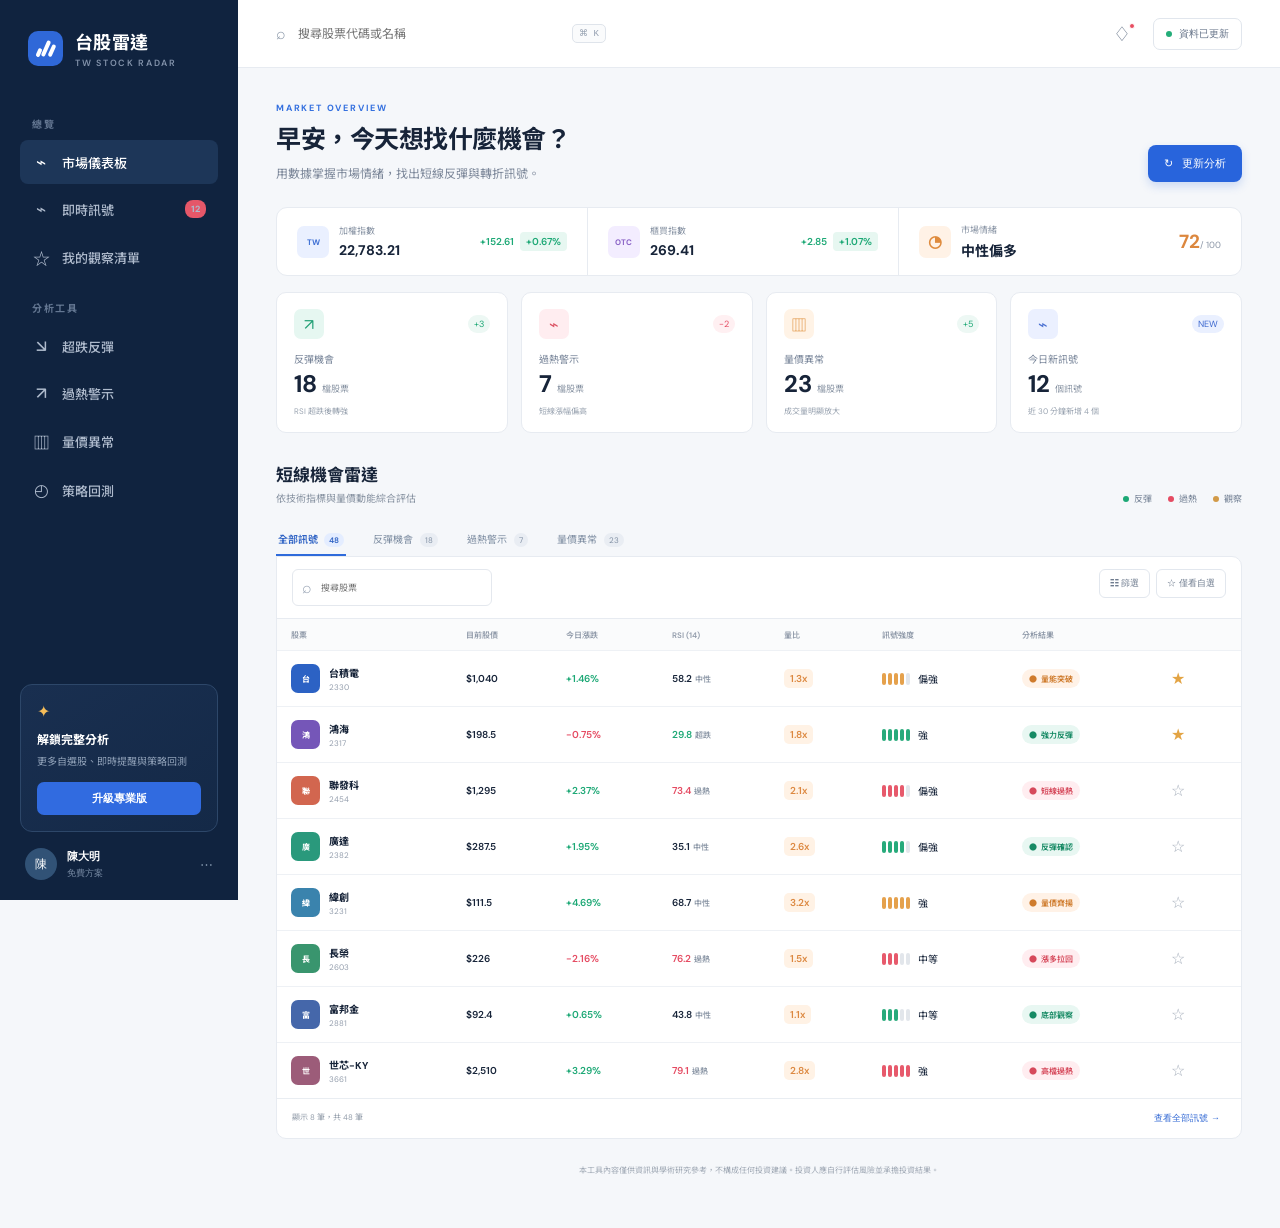
==== index.html @ 9e4c4bf8 "Build Taiwan stock signal analysis dashboard" ====
<!doctype html>
<html lang="zh-Hant">
  <head>
    <meta charset="UTF-8" />
    <meta name="viewport" content="width=device-width, initial-scale=1.0" />
    <meta name="description" content="台股短線訊號與反彈機會分析儀表板" />
    <title>台股雷達｜短線訊號分析</title>
    <link rel="preconnect" href="https://fonts.googleapis.com" />
    <link rel="preconnect" href="https://fonts.gstatic.com" crossorigin />
    <link href="https://fonts.googleapis.com/css2?family=DM+Sans:wght@400;500;600;700&family=Noto+Sans+TC:wght@400;500;600;700&display=swap" rel="stylesheet" />
    <link rel="stylesheet" href="styles.css" />
  </head>
  <body>
    <div class="app-shell">
      <aside class="sidebar">
        <a class="brand" href="#" aria-label="台股雷達首頁">
          <span class="brand-mark" aria-hidden="true"><i></i><i></i><i></i></span>
          <span>台股雷達<small>TW Stock Radar</small></span>
        </a>
        <nav aria-label="主要選單">
          <p class="nav-label">總覽</p>
          <a class="nav-item active" href="#dashboard"><span>⌁</span>市場儀表板</a>
          <a class="nav-item" href="#signals"><span>⌁</span>即時訊號 <b>12</b></a>
          <a class="nav-item" href="#watchlist"><span>☆</span>我的觀察清單</a>
          <p class="nav-label">分析工具</p>
          <a class="nav-item" href="#oversold"><span>↘</span>超跌反彈</a>
          <a class="nav-item" href="#overbought"><span>↗</span>過熱警示</a>
          <a class="nav-item" href="#volume"><span>▥</span>量價異常</a>
          <a class="nav-item" href="#backtest"><span>◴</span>策略回測</a>
        </nav>
        <div class="pro-card">
          <span class="spark">✦</span>
          <strong>解鎖完整分析</strong>
          <p>更多自選股、即時提醒與策略回測</p>
          <button type="button">升級專業版</button>
        </div>
        <button class="user-card" type="button">
          <span class="avatar">陳</span><span><strong>陳大明</strong><small>免費方案</small></span><span>⋯</span>
        </button>
      </aside>

      <main>
        <header class="topbar">
          <div class="mobile-brand">台股雷達</div>
          <label class="global-search"><span>⌕</span><input id="globalSearch" type="search" placeholder="搜尋股票代碼或名稱" autocomplete="off" /><kbd>⌘ K</kbd></label>
          <div class="top-actions"><button class="icon-button" aria-label="通知">♢<span class="notification-dot"></span></button><button class="status-button"><i></i>資料已更新</button></div>
        </header>

        <div class="content" id="dashboard">
          <section class="page-heading">
            <div><p class="eyebrow">MARKET OVERVIEW</p><h1>早安，今天想找什麼機會？</h1><p>用數據掌握市場情緒，找出短線反彈與轉折訊號。</p></div>
            <button class="refresh-button" id="refreshButton"><span>↻</span> 更新分析</button>
          </section>

          <section class="market-strip" aria-label="市場指數">
            <article><div><span class="index-icon taiwan">TW</span><span><small>加權指數</small><strong>22,783.21</strong></span></div><p class="up">+152.61 <span>+0.67%</span></p></article>
            <article><div><span class="index-icon otc">OTC</span><span><small>櫃買指數</small><strong>269.41</strong></span></div><p class="up">+2.85 <span>+1.07%</span></p></article>
            <article class="sentiment"><div><span class="index-icon gauge">◔</span><span><small>市場情緒</small><strong>中性偏多</strong></span></div><div class="sentiment-score"><span>72</span><small>/ 100</small></div></article>
          </section>

          <section class="stats-grid">
            <article class="stat-card"><div class="stat-top"><span class="metric-icon rebound">↗</span><span class="trend up">+3</span></div><p>反彈機會</p><div><strong>18</strong><span>檔股票</span></div><small>RSI 超跌後轉強</small></article>
            <article class="stat-card"><div class="stat-top"><span class="metric-icon hot">⌁</span><span class="trend down">-2</span></div><p>過熱警示</p><div><strong>7</strong><span>檔股票</span></div><small>短線漲幅偏高</small></article>
            <article class="stat-card"><div class="stat-top"><span class="metric-icon volume">▥</span><span class="trend up">+5</span></div><p>量價異常</p><div><strong>23</strong><span>檔股票</span></div><small>成交量明顯放大</small></article>
            <article class="stat-card"><div class="stat-top"><span class="metric-icon signal">⌁</span><span class="trend new">NEW</span></div><p>今日新訊號</p><div><strong>12</strong><span>個訊號</span></div><small>近 30 分鐘新增 4 個</small></article>
          </section>

          <section class="analysis-section" id="signals">
            <div class="section-heading"><div><h2>短線機會雷達</h2><p>依技術指標與量價動能綜合評估</p></div><div class="legend"><span><i class="dot rebound-dot"></i>反彈</span><span><i class="dot hot-dot"></i>過熱</span><span><i class="dot watch-dot"></i>觀察</span></div></div>
            <div class="tabs" role="tablist"><button class="active" data-filter="all">全部訊號 <span>48</span></button><button data-filter="rebound">反彈機會 <span>18</span></button><button data-filter="hot">過熱警示 <span>7</span></button><button data-filter="volume">量價異常 <span>23</span></button></div>
            <div class="table-card">
              <div class="table-tools"><label><span>⌕</span><input id="tableSearch" type="search" placeholder="搜尋股票" /></label><div><button class="filter-button" id="filterButton">☷ 篩選</button><button class="outline-button" id="watchOnly">☆ 僅看自選</button></div></div>
              <div class="table-scroll"><table><thead><tr><th>股票</th><th>目前股價</th><th>今日漲跌</th><th>RSI (14)</th><th>量比</th><th>訊號強度</th><th>分析結果</th><th></th></tr></thead><tbody id="stockRows"></tbody></table></div>
              <div class="empty-state" id="emptyState" hidden>找不到符合條件的股票</div>
              <div class="table-footer"><span id="resultCount">顯示 6 筆，共 48 筆</span><button id="loadMore">查看全部訊號 →</button></div>
            </div>
          </section>

          <p class="disclaimer">本工具內容僅供資訊與學術研究參考，不構成任何投資建議。投資人應自行評估風險並承擔投資結果。</p>
        </div>
      </main>
    </div>

    <dialog id="stockDialog"><button class="dialog-close" aria-label="關閉">×</button><div class="dialog-title"><div><span id="dialogCode"></span><h2 id="dialogName"></h2></div><span class="signal-pill" id="dialogSignal"></span></div><div class="dialog-price"><strong id="dialogPrice"></strong><span id="dialogChange"></span></div><canvas id="priceChart" width="700" height="220" aria-label="近期價格走勢圖"></canvas><div class="dialog-metrics" id="dialogMetrics"></div><div class="insight"><span>AI</span><div><strong>訊號解讀</strong><p id="dialogInsight"></p></div></div><button class="primary-action">＋ 加入價格提醒</button></dialog>
    <div class="toast" id="toast" role="status">分析資料已更新</div>
    <script src="app.js"></script>
  </body>
</html>
---- styles.css ----
:root{--navy:#10233f;--blue:#2864dc;--blue-soft:#eaf1ff;--red:#e54b62;--green:#1ca875;--orange:#ed8b3c;--ink:#172439;--muted:#758299;--line:#e7ebf1;--surface:#fff;--bg:#f5f7fa}*{box-sizing:border-box}html{scroll-behavior:smooth}body{margin:0;background:var(--bg);color:var(--ink);font-family:"DM Sans","Noto Sans TC",sans-serif}.app-shell{display:grid;grid-template-columns:238px 1fr;min-height:100vh}.sidebar{position:sticky;top:0;height:100vh;padding:28px 20px 20px;background:var(--navy);color:#fff;display:flex;flex-direction:column}.brand{display:flex;align-items:center;gap:12px;color:#fff;text-decoration:none;font-size:18px;font-weight:700;letter-spacing:.4px;padding:0 8px 28px}.brand small{display:block;margin-top:2px;color:#8292aa;font-size:9px;font-weight:600;letter-spacing:1.7px;text-transform:uppercase}.brand-mark{width:35px;height:35px;border-radius:10px;background:#2f68d8;display:flex;align-items:flex-end;gap:3px;padding:9px}.brand-mark i{width:4px;border-radius:4px;background:#fff;transform:rotate(24deg)}.brand-mark i:nth-child(1){height:9px}.brand-mark i:nth-child(2){height:17px}.brand-mark i:nth-child(3){height:13px}.nav-label{color:#647792;font-size:10px;font-weight:700;letter-spacing:1.5px;margin:19px 12px 9px}.nav-item{display:flex;align-items:center;gap:12px;padding:11px 12px;margin:3px 0;border-radius:8px;color:#aebacc;text-decoration:none;font-size:13px;font-weight:500;transition:.2s}.nav-item:hover,.nav-item.active{color:#fff;background:#1d3658}.nav-item>span{width:18px;text-align:center;font-size:17px}.nav-item b{margin-left:auto;background:#e55769;font-size:9px;padding:3px 6px;border-radius:8px}.pro-card{margin-top:auto;border:1px solid #2d4769;background:linear-gradient(145deg,#192f50,#142947);border-radius:12px;padding:16px}.pro-card .spark{color:#f5bd59}.pro-card strong{display:block;font-size:12px;margin-top:8px}.pro-card p{color:#8fa0b7;font-size:10px;line-height:1.6;margin:6px 0 12px}.pro-card button{width:100%;border:0;border-radius:7px;background:#316be0;color:#fff;font-size:11px;font-weight:600;padding:9px;cursor:pointer}.user-card{display:flex;align-items:center;gap:10px;text-align:left;border:0;background:transparent;color:#fff;padding:16px 5px 0;cursor:pointer}.avatar{display:grid;place-items:center;width:32px;height:32px;border-radius:50%;background:#315276;font-size:12px}.user-card strong,.user-card small{display:block}.user-card strong{font-size:11px}.user-card small{color:#778aa3;font-size:9px;margin-top:3px}.user-card>span:last-child{margin-left:auto;color:#70839b}.topbar{height:68px;padding:0 38px;background:#fff;border-bottom:1px solid var(--line);display:flex;align-items:center;justify-content:space-between;position:sticky;top:0;z-index:4}.global-search{width:330px;display:flex;align-items:center;gap:10px;color:#8c98a9}.global-search input{border:0;outline:0;width:100%;font:inherit;font-size:12px}.global-search kbd{border:1px solid #dfe4eb;border-radius:5px;padding:3px 6px;color:#95a0b0;background:#fafbfc;font-size:9px;white-space:nowrap}.top-actions{display:flex;align-items:center;gap:16px}.icon-button{position:relative;border:0;background:transparent;color:#68768a;font-size:20px;cursor:pointer}.notification-dot{position:absolute;width:6px;height:6px;border-radius:50%;background:#e84d61;right:2px;top:2px;border:1px solid #fff}.status-button{border:1px solid #e1e6ed;background:#fff;padding:8px 12px;border-radius:7px;color:#657388;font-size:10px}.status-button i{display:inline-block;width:6px;height:6px;background:#24ad79;border-radius:50%;margin-right:7px}.mobile-brand{display:none}.content{max-width:1250px;margin:auto;padding:34px 38px 28px}.page-heading{display:flex;align-items:flex-end;justify-content:space-between;margin-bottom:25px}.eyebrow{color:#3470df!important;font-size:9px!important;font-weight:700!important;letter-spacing:1.8px}.page-heading h1{font-size:25px;margin:5px 0 8px;letter-spacing:-.5px}.page-heading p{font-size:12px;color:#7e899b;margin:0}.refresh-button{border:0;border-radius:8px;background:#2864dc;color:#fff;padding:11px 16px;font-size:11px;box-shadow:0 4px 10px #2864dc35;cursor:pointer}.refresh-button span{margin-right:6px;display:inline-block}.refresh-button.loading span{animation:spin .7s linear infinite}@keyframes spin{to{transform:rotate(360deg)}}.market-strip{display:grid;grid-template-columns:1fr 1fr 1.1fr;background:#fff;border:1px solid var(--line);border-radius:11px;margin-bottom:16px}.market-strip article{padding:15px 20px;display:flex;align-items:center;justify-content:space-between;border-right:1px solid var(--line)}.market-strip article:last-child{border:0}.market-strip article>div{display:flex;align-items:center;gap:10px}.index-icon{display:grid;place-items:center;width:32px;height:32px;border-radius:7px;font-size:8px;font-weight:700}.taiwan{color:#3e6fd4;background:#eaf0ff}.otc{color:#8b63c7;background:#f3edff}.gauge{color:#df8b3d;background:#fff2e6;font-size:16px}.market-strip small,.market-strip strong{display:block}.market-strip small{color:#8b96a6;font-size:9px;margin-bottom:4px}.market-strip strong{font-size:14px}.market-strip p{font-size:10px;font-weight:600}.market-strip p span{padding:3px 6px;border-radius:4px;background:#e7f7f1;margin-left:4px}.up{color:var(--green)}.down{color:var(--red)}.sentiment-score{display:block!important;text-align:right}.sentiment-score span{color:#dc873e;font-size:19px;font-weight:700}.sentiment-score small{display:inline!important}.stats-grid{display:grid;grid-template-columns:repeat(4,1fr);gap:13px}.stat-card{background:#fff;border:1px solid var(--line);border-radius:10px;padding:16px 17px}.stat-top{display:flex;align-items:center;justify-content:space-between}.metric-icon{display:grid;place-items:center;width:30px;height:30px;border-radius:7px}.metric-icon.rebound{color:#209f74;background:#e6f7f1}.metric-icon.hot{color:#dc5364;background:#ffedf0}.metric-icon.volume{color:#df913f;background:#fff3e6}.metric-icon.signal{color:#4b71d2;background:#ebf0ff}.trend{font-size:9px;padding:3px 6px;border-radius:9px;background:#edf8f4}.trend.down{background:#fff0f2}.trend.new{background:#eaf0ff;color:#3d68cf}.stat-card>p{font-size:10px;color:#79869a;margin:12px 0 2px}.stat-card>div strong{font-size:24px}.stat-card>div>span:not(.metric-icon):not(.trend){font-size:9px;color:#8b96a5;margin-left:5px}.stat-card>small{display:block;color:#9aa4b1;font-size:8px;margin-top:6px}.analysis-section{margin-top:28px}.section-heading{display:flex;justify-content:space-between;align-items:end}.section-heading h2{font-size:17px;margin:0 0 4px}.section-heading p{font-size:10px;color:#8792a1;margin:0}.legend{display:flex;gap:16px;color:#788598;font-size:9px}.dot{display:inline-block;width:6px;height:6px;border-radius:50%;margin-right:5px}.rebound-dot{background:var(--green)}.hot-dot{background:var(--red)}.watch-dot{background:#d29a48}.tabs{display:flex;gap:25px;margin-top:18px}.tabs button{border:0;border-bottom:2px solid transparent;background:transparent;color:#8190a4;font:inherit;font-size:10px;padding:8px 2px;cursor:pointer}.tabs button.active{color:#2e62c4;border-bottom-color:#2f6bdb;font-weight:600}.tabs span{font-size:8px;margin-left:4px;padding:2px 5px;background:#e9edf3;border-radius:7px}.tabs .active span{background:#e4edff}.table-card{background:#fff;border:1px solid var(--line);border-radius:0 10px 10px 10px;overflow:hidden}.table-tools{display:flex;justify-content:space-between;padding:12px 15px;border-bottom:1px solid var(--line)}.table-tools label{width:200px;border:1px solid #e4e8ee;border-radius:6px;padding:7px 9px;display:flex;gap:7px;color:#9aa5b5}.table-tools input{width:100%;border:0;outline:0;font:inherit;font-size:9px}.table-tools button{border:1px solid #e2e7ee;background:#fff;border-radius:6px;padding:7px 10px;color:#6e7b8e;font-size:9px;margin-left:6px;cursor:pointer}.outline-button.active{color:#3167d1!important;border-color:#9ab7ef!important;background:#f2f6ff!important}table{border-collapse:collapse;width:100%;font-size:10px}th{padding:10px 14px;text-align:left;color:#929cab;background:#fafbfc;font-size:8px;font-weight:600}td{padding:13px 14px;border-top:1px solid #eef1f5;white-space:nowrap}.stock-cell{display:flex;align-items:center;gap:9px}.stock-logo{display:grid;place-items:center;width:29px;height:29px;border-radius:7px;color:#fff;font-size:8px;font-weight:700}.stock-cell strong,.stock-cell small{display:block}.stock-cell strong{font-size:10px}.stock-cell small{font-size:8px;color:#949ead;margin-top:2px}.price{font-weight:600}.change{font-weight:600}.rsi{font-weight:600}.rsi small{font-size:8px;color:#8e99a8;margin-left:3px}.volume-ratio{padding:3px 6px;border-radius:5px;background:#fff2e5;color:#dc8840;font-weight:600}.strength{display:flex;align-items:center;gap:8px}.strength-bar{display:flex;gap:2px}.strength-bar i{width:4px;height:12px;border-radius:2px;background:#e2e6eb}.strength-bar i.on.green{background:#27aa7b}.strength-bar i.on.red{background:#e75a6c}.strength-bar i.on.orange{background:#e5a14c}.signal-pill{display:inline-flex;align-items:center;border-radius:10px;font-size:8px;padding:4px 7px;font-weight:600}.signal-pill.rebound{color:#168a64;background:#e8f7f2}.signal-pill.hot{color:#d6495b;background:#ffedf0}.signal-pill.volume{color:#cf7b2c;background:#fff2e7}.row-action{border:0;background:transparent;color:#a4adba;cursor:pointer;font-size:16px}.row-action.starred{color:#e3a444}.empty-state{text-align:center;padding:40px;color:#8b96a6}.table-footer{display:flex;justify-content:space-between;padding:12px 15px;border-top:1px solid #e9edf2;color:#949eab;font-size:8px}.table-footer button{border:0;background:transparent;color:#3168d4;font-size:9px;cursor:pointer}.disclaimer{text-align:center;color:#a0a9b5;font-size:8px;margin:25px 0}dialog{width:min(720px,calc(100% - 30px));border:0;border-radius:16px;padding:25px;box-shadow:0 22px 70px #10233f42}dialog::backdrop{background:#10233f99;backdrop-filter:blur(3px)}.dialog-close{position:absolute;right:20px;top:16px;border:0;background:transparent;font-size:24px;color:#8692a3;cursor:pointer}.dialog-title{display:flex;align-items:center;justify-content:space-between;padding-right:30px}.dialog-title>div{display:flex;align-items:center;gap:10px}.dialog-title span:first-child{font-size:11px;color:#7e8998}.dialog-title h2{margin:0;font-size:20px}.dialog-price{margin:15px 0}.dialog-price strong{font-size:27px;margin-right:12px}.dialog-price span{font-size:12px;font-weight:600}#priceChart{width:100%;height:210px;background:linear-gradient(#fbfcfe,#fff);border-radius:9px}.dialog-metrics{display:grid;grid-template-columns:repeat(3,1fr);gap:10px;margin-top:15px}.dialog-metrics div{background:#f6f8fb;border-radius:8px;padding:12px}.dialog-metrics small,.dialog-metrics strong{display:block}.dialog-metrics small{color:#8995a5;font-size:9px}.dialog-metrics strong{font-size:15px;margin-top:4px}.insight{display:flex;gap:12px;margin-top:14px;background:#edf3ff;padding:14px;border-radius:9px}.insight>span{display:grid;place-items:center;min-width:30px;height:30px;border-radius:8px;background:#2e68d9;color:#fff;font-size:9px}.insight strong{font-size:11px}.insight p{font-size:10px;color:#64748a;line-height:1.6;margin:4px 0 0}.primary-action{width:100%;border:0;border-radius:8px;background:#2864dc;color:#fff;padding:11px;margin-top:15px;font-weight:600;cursor:pointer}.toast{position:fixed;right:25px;bottom:25px;background:#142a47;color:#fff;padding:12px 18px;border-radius:8px;font-size:11px;opacity:0;transform:translateY(10px);transition:.25s;pointer-events:none}.toast.show{opacity:1;transform:none}@media(max-width:950px){.app-shell{grid-template-columns:80px 1fr}.sidebar{padding:24px 12px}.brand{padding:0 10px 25px}.brand>span:last-child,.nav-label,.nav-item:not(.active),.nav-item.active{font-size:0}.nav-item{justify-content:center}.nav-item>span{font-size:18px}.pro-card,.user-card span:not(.avatar){display:none}.user-card{justify-content:center}.stats-grid{grid-template-columns:repeat(2,1fr)}}@media(max-width:680px){.app-shell{display:block}.sidebar{display:none}.topbar{padding:0 18px}.mobile-brand{display:block;font-weight:700}.global-search{width:45%}.global-search kbd{display:none}.status-button{display:none}.content{padding:24px 16px}.page-heading{align-items:start}.page-heading h1{font-size:21px}.market-strip{grid-template-columns:1fr}.market-strip article{border-right:0;border-bottom:1px solid var(--line)}.stats-grid{grid-template-columns:repeat(2,1fr)}.section-heading{align-items:start}.legend{display:none}.tabs{gap:8px;overflow:auto}.tabs button{white-space:nowrap}.table-tools{gap:10px}.table-tools label{width:45%}.table-scroll{overflow:auto}.table-scroll table{min-width:760px}.dialog-metrics{grid-template-columns:1fr}.refresh-button{white-space:nowrap}}
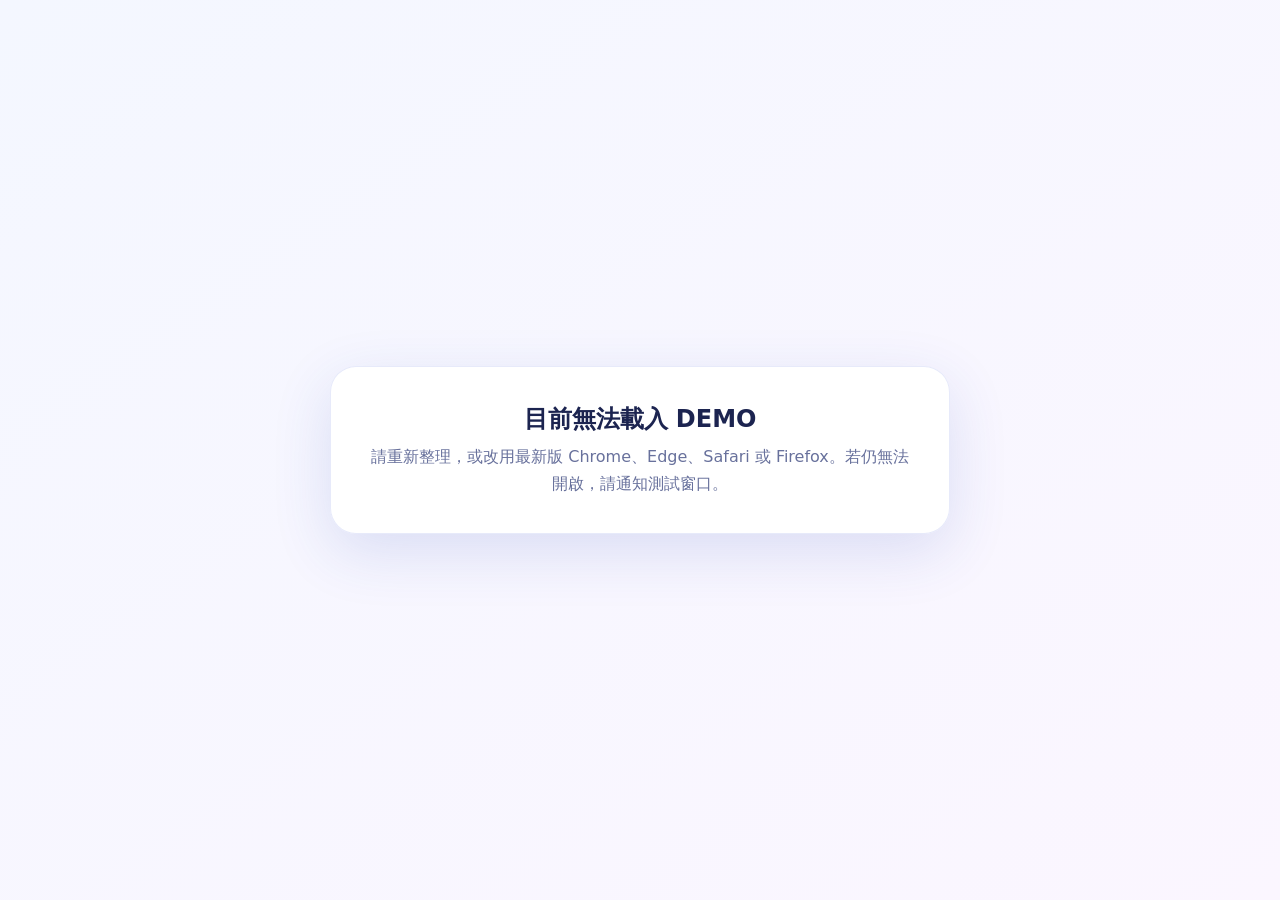
==== commit 9fa48511: "Add CampusLoop public demo loader" ====
--- a/index.html
+++ b/index.html
@@ -1,88 +1,36 @@
 <!doctype html>
 <html lang="zh-Hant">
-  <head>
-    <meta charset="UTF-8" />
-    <meta name="viewport" content="width=device-width, initial-scale=1.0" />
-    <meta name="description" content="台股短線訊號與反彈機會分析儀表板" />
-    <title>台股雷達｜短線訊號分析</title>
-    <link rel="preconnect" href="https://fonts.googleapis.com" />
-    <link rel="preconnect" href="https://fonts.gstatic.com" crossorigin />
-    <link href="https://fonts.googleapis.com/css2?family=DM+Sans:wght@400;500;600;700&family=Noto+Sans+TC:wght@400;500;600;700&display=swap" rel="stylesheet" />
-    <link rel="stylesheet" href="styles.css" />
-  </head>
-  <body>
-    <div class="app-shell">
-      <aside class="sidebar">
-        <a class="brand" href="#" aria-label="台股雷達首頁">
-          <span class="brand-mark" aria-hidden="true"><i></i><i></i><i></i></span>
-          <span>台股雷達<small>TW Stock Radar</small></span>
-        </a>
-        <nav aria-label="主要選單">
-          <p class="nav-label">總覽</p>
-          <a class="nav-item active" href="#dashboard"><span>⌁</span>市場儀表板</a>
-          <a class="nav-item" href="#signals"><span>⌁</span>即時訊號 <b>12</b></a>
-          <a class="nav-item" href="#watchlist"><span>☆</span>我的觀察清單</a>
-          <p class="nav-label">分析工具</p>
-          <a class="nav-item" href="#oversold"><span>↘</span>超跌反彈</a>
-          <a class="nav-item" href="#overbought"><span>↗</span>過熱警示</a>
-          <a class="nav-item" href="#volume"><span>▥</span>量價異常</a>
-          <a class="nav-item" href="#backtest"><span>◴</span>策略回測</a>
-        </nav>
-        <div class="pro-card">
-          <span class="spark">✦</span>
-          <strong>解鎖完整分析</strong>
-          <p>更多自選股、即時提醒與策略回測</p>
-          <button type="button">升級專業版</button>
-        </div>
-        <button class="user-card" type="button">
-          <span class="avatar">陳</span><span><strong>陳大明</strong><small>免費方案</small></span><span>⋯</span>
-        </button>
-      </aside>
-
-      <main>
-        <header class="topbar">
-          <div class="mobile-brand">台股雷達</div>
-          <label class="global-search"><span>⌕</span><input id="globalSearch" type="search" placeholder="搜尋股票代碼或名稱" autocomplete="off" /><kbd>⌘ K</kbd></label>
-          <div class="top-actions"><button class="icon-button" aria-label="通知">♢<span class="notification-dot"></span></button><button class="status-button"><i></i>資料已更新</button></div>
-        </header>
-
-        <div class="content" id="dashboard">
-          <section class="page-heading">
-            <div><p class="eyebrow">MARKET OVERVIEW</p><h1>早安，今天想找什麼機會？</h1><p>用數據掌握市場情緒，找出短線反彈與轉折訊號。</p></div>
-            <button class="refresh-button" id="refreshButton"><span>↻</span> 更新分析</button>
-          </section>
-
-          <section class="market-strip" aria-label="市場指數">
-            <article><div><span class="index-icon taiwan">TW</span><span><small>加權指數</small><strong>22,783.21</strong></span></div><p class="up">+152.61 <span>+0.67%</span></p></article>
-            <article><div><span class="index-icon otc">OTC</span><span><small>櫃買指數</small><strong>269.41</strong></span></div><p class="up">+2.85 <span>+1.07%</span></p></article>
-            <article class="sentiment"><div><span class="index-icon gauge">◔</span><span><small>市場情緒</small><strong>中性偏多</strong></span></div><div class="sentiment-score"><span>72</span><small>/ 100</small></div></article>
-          </section>
-
-          <section class="stats-grid">
-            <article class="stat-card"><div class="stat-top"><span class="metric-icon rebound">↗</span><span class="trend up">+3</span></div><p>反彈機會</p><div><strong>18</strong><span>檔股票</span></div><small>RSI 超跌後轉強</small></article>
-            <article class="stat-card"><div class="stat-top"><span class="metric-icon hot">⌁</span><span class="trend down">-2</span></div><p>過熱警示</p><div><strong>7</strong><span>檔股票</span></div><small>短線漲幅偏高</small></article>
-            <article class="stat-card"><div class="stat-top"><span class="metric-icon volume">▥</span><span class="trend up">+5</span></div><p>量價異常</p><div><strong>23</strong><span>檔股票</span></div><small>成交量明顯放大</small></article>
-            <article class="stat-card"><div class="stat-top"><span class="metric-icon signal">⌁</span><span class="trend new">NEW</span></div><p>今日新訊號</p><div><strong>12</strong><span>個訊號</span></div><small>近 30 分鐘新增 4 個</small></article>
-          </section>
-
-          <section class="analysis-section" id="signals">
-            <div class="section-heading"><div><h2>短線機會雷達</h2><p>依技術指標與量價動能綜合評估</p></div><div class="legend"><span><i class="dot rebound-dot"></i>反彈</span><span><i class="dot hot-dot"></i>過熱</span><span><i class="dot watch-dot"></i>觀察</span></div></div>
-            <div class="tabs" role="tablist"><button class="active" data-filter="all">全部訊號 <span>48</span></button><button data-filter="rebound">反彈機會 <span>18</span></button><button data-filter="hot">過熱警示 <span>7</span></button><button data-filter="volume">量價異常 <span>23</span></button></div>
-            <div class="table-card">
-              <div class="table-tools"><label><span>⌕</span><input id="tableSearch" type="search" placeholder="搜尋股票" /></label><div><button class="filter-button" id="filterButton">☷ 篩選</button><button class="outline-button" id="watchOnly">☆ 僅看自選</button></div></div>
-              <div class="table-scroll"><table><thead><tr><th>股票</th><th>目前股價</th><th>今日漲跌</th><th>RSI (14)</th><th>量比</th><th>訊號強度</th><th>分析結果</th><th></th></tr></thead><tbody id="stockRows"></tbody></table></div>
-              <div class="empty-state" id="emptyState" hidden>找不到符合條件的股票</div>
-              <div class="table-footer"><span id="resultCount">顯示 6 筆，共 48 筆</span><button id="loadMore">查看全部訊號 →</button></div>
-            </div>
-          </section>
-
-          <p class="disclaimer">本工具內容僅供資訊與學術研究參考，不構成任何投資建議。投資人應自行評估風險並承擔投資結果。</p>
-        </div>
-      </main>
-    </div>
-
-    <dialog id="stockDialog"><button class="dialog-close" aria-label="關閉">×</button><div class="dialog-title"><div><span id="dialogCode"></span><h2 id="dialogName"></h2></div><span class="signal-pill" id="dialogSignal"></span></div><div class="dialog-price"><strong id="dialogPrice"></strong><span id="dialogChange"></span></div><canvas id="priceChart" width="700" height="220" aria-label="近期價格走勢圖"></canvas><div class="dialog-metrics" id="dialogMetrics"></div><div class="insight"><span>AI</span><div><strong>訊號解讀</strong><p id="dialogInsight"></p></div></div><button class="primary-action">＋ 加入價格提醒</button></dialog>
-    <div class="toast" id="toast" role="status">分析資料已更新</div>
-    <script src="app.js"></script>
-  </body>
-</html>
+<head>
+<meta charset="utf-8">
+<meta name="viewport" content="width=device-width,initial-scale=1">
+<meta name="description" content="CampusLoop 高校社群 × 社團作業系統 × AI 成長平台公開測試 DEMO">
+<title>CampusLoop｜高校社群平台公開測試 DEMO</title>
+<style>
+:root{color-scheme:light}*{box-sizing:border-box}body{font-family:system-ui,-apple-system,"Segoe UI","Noto Sans TC",sans-serif;display:grid;place-items:center;min-height:100vh;margin:0;padding:24px;background:linear-gradient(145deg,#f4f7ff,#fbf6ff);color:#1c2450}.box{width:min(620px,100%);padding:36px;border:1px solid rgba(61,87,212,.12);border-radius:26px;background:rgba(255,255,255,.94);box-shadow:0 18px 60px rgba(44,69,180,.14);text-align:center}.spinner{width:46px;height:46px;border:5px solid #dfe6ff;border-top-color:#3366ff;border-radius:50%;margin:0 auto 18px;animation:s 1s linear infinite}h1{font-size:24px;margin:0 0 8px}p{margin:0;color:#68719c;line-height:1.7}small{display:block;margin-top:14px;color:#9098bb}@keyframes s{to{transform:rotate(360deg)}}
+</style>
+</head>
+<body>
+<div class="box"><div class="spinner"></div><h1>CampusLoop DEMO 載入中</h1><p>正在開啟高校社群 × 社團作業系統 × AI 成長平台。</p><small>公開測試版｜所有人物、學校、活動與數據皆為示範資料</small></div>
+<script>
+(async()=>{
+  try {
+    if (!('DecompressionStream' in window)) throw new Error('unsupported');
+    const files=Array.from({length:8},(_,i)=>`payload-${i}.txt`);
+    const parts=await Promise.all(files.map(async file=>{
+      const r=await fetch(file,{cache:'no-store'});
+      if(!r.ok) throw new Error(`load ${file}`);
+      return r.text();
+    }));
+    const b64=parts.join('').replace(/\s/g,'');
+    const bytes=Uint8Array.from(atob(b64),c=>c.charCodeAt(0));
+    const stream=new Blob([bytes]).stream().pipeThrough(new DecompressionStream('gzip'));
+    const text=await new Response(stream).text();
+    document.open();document.write(text);document.close();
+  } catch(e) {
+    document.body.innerHTML='<div class="box"><h1>目前無法載入 DEMO</h1><p>請重新整理，或改用最新版 Chrome、Edge、Safari 或 Firefox。若仍無法開啟，請通知測試窗口。</p></div>';
+    console.error(e);
+  }
+})();
+</script>
+</body>
+</html>
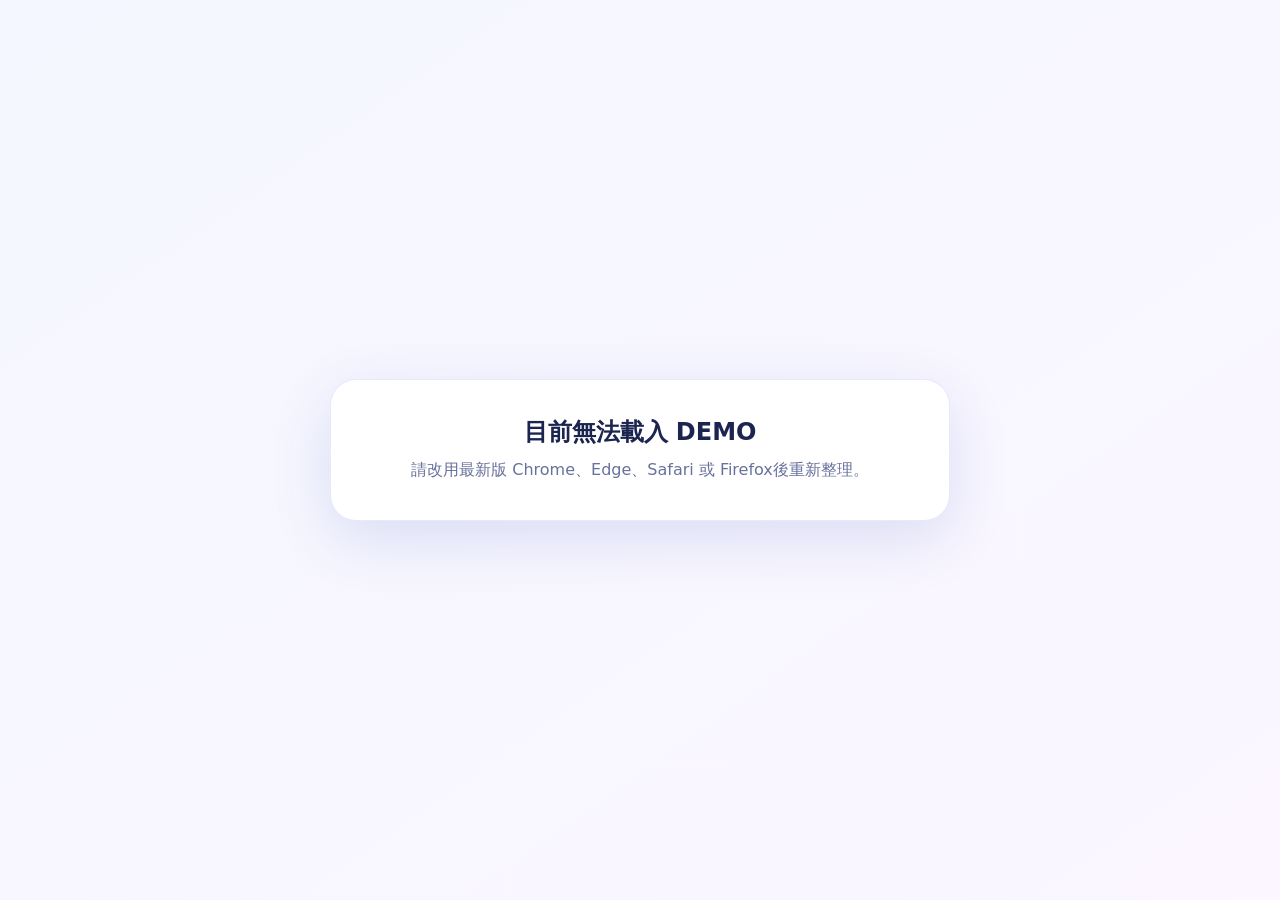
==== commit 9be1adef: "Prepare CampusLoop public demo loader" ====
--- a/index.html
+++ b/index.html
@@ -1,36 +1 @@
-<!doctype html>
-<html lang="zh-Hant">
-<head>
-<meta charset="utf-8">
-<meta name="viewport" content="width=device-width,initial-scale=1">
-<meta name="description" content="CampusLoop 高校社群 × 社團作業系統 × AI 成長平台公開測試 DEMO">
-<title>CampusLoop｜高校社群平台公開測試 DEMO</title>
-<style>
-:root{color-scheme:light}*{box-sizing:border-box}body{font-family:system-ui,-apple-system,"Segoe UI","Noto Sans TC",sans-serif;display:grid;place-items:center;min-height:100vh;margin:0;padding:24px;background:linear-gradient(145deg,#f4f7ff,#fbf6ff);color:#1c2450}.box{width:min(620px,100%);padding:36px;border:1px solid rgba(61,87,212,.12);border-radius:26px;background:rgba(255,255,255,.94);box-shadow:0 18px 60px rgba(44,69,180,.14);text-align:center}.spinner{width:46px;height:46px;border:5px solid #dfe6ff;border-top-color:#3366ff;border-radius:50%;margin:0 auto 18px;animation:s 1s linear infinite}h1{font-size:24px;margin:0 0 8px}p{margin:0;color:#68719c;line-height:1.7}small{display:block;margin-top:14px;color:#9098bb}@keyframes s{to{transform:rotate(360deg)}}
-</style>
-</head>
-<body>
-<div class="box"><div class="spinner"></div><h1>CampusLoop DEMO 載入中</h1><p>正在開啟高校社群 × 社團作業系統 × AI 成長平台。</p><small>公開測試版｜所有人物、學校、活動與數據皆為示範資料</small></div>
-<script>
-(async()=>{
-  try {
-    if (!('DecompressionStream' in window)) throw new Error('unsupported');
-    const files=Array.from({length:8},(_,i)=>`payload-${i}.txt`);
-    const parts=await Promise.all(files.map(async file=>{
-      const r=await fetch(file,{cache:'no-store'});
-      if(!r.ok) throw new Error(`load ${file}`);
-      return r.text();
-    }));
-    const b64=parts.join('').replace(/\s/g,'');
-    const bytes=Uint8Array.from(atob(b64),c=>c.charCodeAt(0));
-    const stream=new Blob([bytes]).stream().pipeThrough(new DecompressionStream('gzip'));
-    const text=await new Response(stream).text();
-    document.open();document.write(text);document.close();
-  } catch(e) {
-    document.body.innerHTML='<div class="box"><h1>目前無法載入 DEMO</h1><p>請重新整理，或改用最新版 Chrome、Edge、Safari 或 Firefox。若仍無法開啟，請通知測試窗口。</p></div>';
-    console.error(e);
-  }
-})();
-</script>
-</body>
-</html>+<!doctype html><html lang="zh-Hant"><head><meta charset="utf-8"><meta name="viewport" content="width=device-width,initial-scale=1"><meta name="description" content="CampusLoop 高校社群 × 社團作業系統 × AI 成長平台公開測試 DEMO"><title>CampusLoop｜高校社群平台公開測試 DEMO</title><style>*{box-sizing:border-box}body{font-family:system-ui,-apple-system,"Segoe UI","Noto Sans TC",sans-serif;display:grid;place-items:center;min-height:100vh;margin:0;padding:24px;background:linear-gradient(145deg,#f4f7ff,#fbf6ff);color:#1c2450}.box{width:min(620px,100%);padding:36px;border:1px solid rgba(61,87,212,.12);border-radius:26px;background:#fff;box-shadow:0 18px 60px rgba(44,69,180,.14);text-align:center}.spinner{width:46px;height:46px;border:5px solid #dfe6ff;border-top-color:#36f;border-radius:50%;margin:0 auto 18px;animation:s 1s linear infinite}h1{font-size:24px;margin:0 0 8px}p{margin:0;color:#68719c;line-height:1.7}small{display:block;margin-top:14px;color:#9098bb}@keyframes s{to{transform:rotate(360deg)}}</style></head><body><div class="box"><div class="spinner"></div><h1>CampusLoop DEMO 載入中</h1><p>正在開啟高校社群 × 社團作業系統 × AI 成長平台。</p><small>公開測試版｜所有人物、學校、活動與數據皆為示範資料</small></div><script>(async()=>{try{if(!('DecompressionStream'in window))throw Error('unsupported');const p=await Promise.all([0,1,2,3].map(async i=>{const r=await fetch(`data${i}.txt`,{cache:'no-store'});if(!r.ok)throw Error('load');return r.text()}));const b=p.join('').replace(/\s/g,'');const x=Uint8Array.from(atob(b),c=>c.charCodeAt(0));const t=await new Response(new Blob([x]).stream().pipeThrough(new DecompressionStream('gzip'))).text();document.open();document.write(t);document.close()}catch(e){document.body.innerHTML='<div class="box"><h1>目前無法載入 DEMO</h1><p>請改用最新版 Chrome、Edge、Safari 或 Firefox後重新整理。</p></div>';console.error(e)}})();</script></body></html>
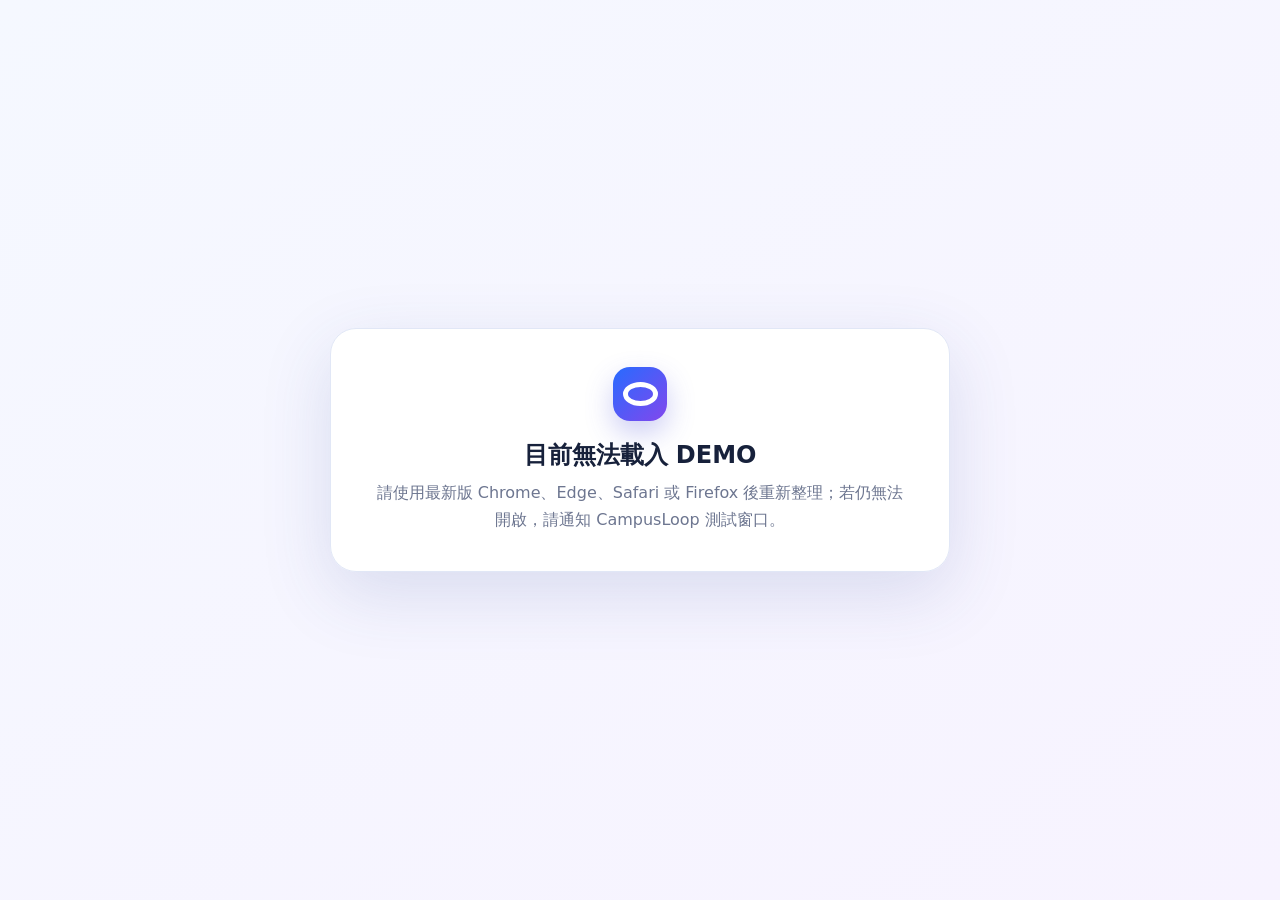
==== commit b468fe43: "Publish CampusLoop V3 public demo loader" ====
--- a/index.html
+++ b/index.html
@@ -1 +1,17 @@
-<!doctype html><html lang="zh-Hant"><head><meta charset="utf-8"><meta name="viewport" content="width=device-width,initial-scale=1"><meta name="description" content="CampusLoop 高校社群 × 社團作業系統 × AI 成長平台公開測試 DEMO"><title>CampusLoop｜高校社群平台公開測試 DEMO</title><style>*{box-sizing:border-box}body{font-family:system-ui,-apple-system,"Segoe UI","Noto Sans TC",sans-serif;display:grid;place-items:center;min-height:100vh;margin:0;padding:24px;background:linear-gradient(145deg,#f4f7ff,#fbf6ff);color:#1c2450}.box{width:min(620px,100%);padding:36px;border:1px solid rgba(61,87,212,.12);border-radius:26px;background:#fff;box-shadow:0 18px 60px rgba(44,69,180,.14);text-align:center}.spinner{width:46px;height:46px;border:5px solid #dfe6ff;border-top-color:#36f;border-radius:50%;margin:0 auto 18px;animation:s 1s linear infinite}h1{font-size:24px;margin:0 0 8px}p{margin:0;color:#68719c;line-height:1.7}small{display:block;margin-top:14px;color:#9098bb}@keyframes s{to{transform:rotate(360deg)}}</style></head><body><div class="box"><div class="spinner"></div><h1>CampusLoop DEMO 載入中</h1><p>正在開啟高校社群 × 社團作業系統 × AI 成長平台。</p><small>公開測試版｜所有人物、學校、活動與數據皆為示範資料</small></div><script>(async()=>{try{if(!('DecompressionStream'in window))throw Error('unsupported');const p=await Promise.all([0,1,2,3].map(async i=>{const r=await fetch(`data${i}.txt`,{cache:'no-store'});if(!r.ok)throw Error('load');return r.text()}));const b=p.join('').replace(/\s/g,'');const x=Uint8Array.from(atob(b),c=>c.charCodeAt(0));const t=await new Response(new Blob([x]).stream().pipeThrough(new DecompressionStream('gzip'))).text();document.open();document.write(t);document.close()}catch(e){document.body.innerHTML='<div class="box"><h1>目前無法載入 DEMO</h1><p>請改用最新版 Chrome、Edge、Safari 或 Firefox後重新整理。</p></div>';console.error(e)}})();</script></body></html>+<!doctype html>
+<html lang="zh-Hant">
+<head>
+<meta charset="utf-8">
+<meta name="viewport" content="width=device-width,initial-scale=1,viewport-fit=cover">
+<meta name="description" content="CampusLoop V3 高校社群、社團作業系統、安全交友學伴、全校社團治理、家長觀測與全國交流排行榜公開測試 DEMO">
+<title>CampusLoop V3｜公開測試 DEMO</title>
+<style>
+*{box-sizing:border-box}body{margin:0;min-height:100vh;display:grid;place-items:center;padding:24px;background:linear-gradient(145deg,#f5f8ff,#f7f3ff);font-family:system-ui,-apple-system,"Segoe UI","Noto Sans TC",sans-serif;color:#17213b}.load{width:min(620px,100%);padding:38px;border:1px solid #e1e7f6;border-radius:26px;background:rgba(255,255,255,.96);box-shadow:0 22px 70px rgba(55,72,150,.15);text-align:center}.logo{width:54px;height:54px;margin:0 auto 18px;border-radius:17px;background:linear-gradient(135deg,#276bff,#8247ed);display:grid;place-items:center;box-shadow:0 12px 28px rgba(74,79,215,.28)}.logo:before{content:"";width:25px;height:14px;border:5px solid #fff;border-radius:50%}.spinner{width:36px;height:36px;margin:0 auto 16px;border:4px solid #e7ebff;border-top-color:#5364e9;border-radius:50%;animation:s .9s linear infinite}h1{margin:0 0 8px;font-size:24px}p{margin:0;color:#6d7690;line-height:1.7}.note{display:block;margin-top:14px;color:#9aa2b7;font-size:12px}@keyframes s{to{transform:rotate(360deg)}}
+</style>
+</head>
+<body>
+<div class="load"><div class="logo"></div><div class="spinner"></div><h1>CampusLoop V3 載入中</h1><p>正在開啟高校社群 × 社團作業系統 × 安全成長平台。</p><span class="note">公開測試版｜所有人物、學校、活動與數據皆為虛構示範資料</span></div>
+<script>
+(async()=>{try{if(!('DecompressionStream'in window))throw new Error('此瀏覽器不支援壓縮內容載入');const files=Array.from({length:8},(_,i)=>`payload-${i}.txt`);const parts=await Promise.all(files.map(async f=>{const r=await fetch(f,{cache:'no-store'});if(!r.ok)throw new Error('載入失敗 '+r.status);return r.text()}));const b64=parts.join('').replace(/\s/g,'');const bytes=Uint8Array.from(atob(b64),c=>c.charCodeAt(0));const stream=new Blob([bytes]).stream().pipeThrough(new DecompressionStream('gzip'));const html=await new Response(stream).text();document.open();document.write(html);document.close()}catch(e){console.error(e);document.body.innerHTML='<div class="load"><div class="logo"></div><h1>目前無法載入 DEMO</h1><p>請使用最新版 Chrome、Edge、Safari 或 Firefox 後重新整理；若仍無法開啟，請通知 CampusLoop 測試窗口。</p></div>'}})();
+</script>
+</body></html>
